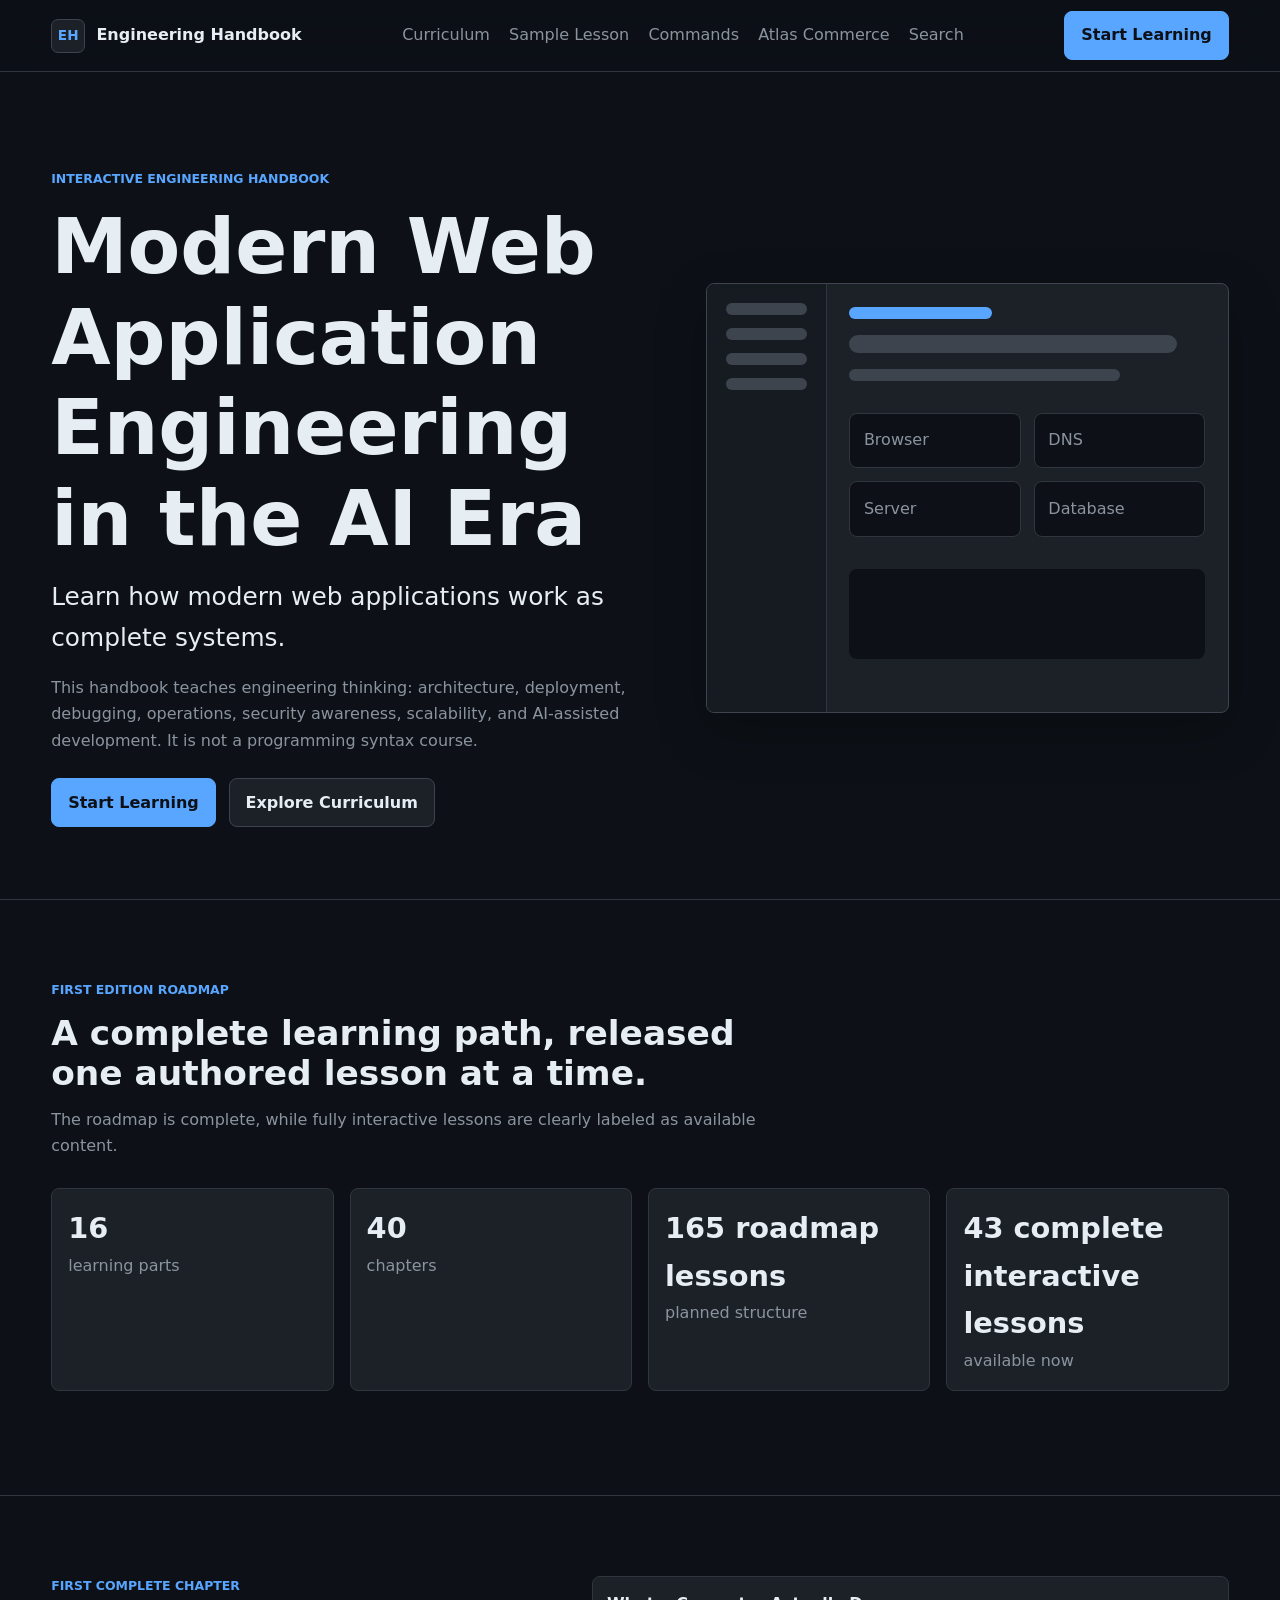
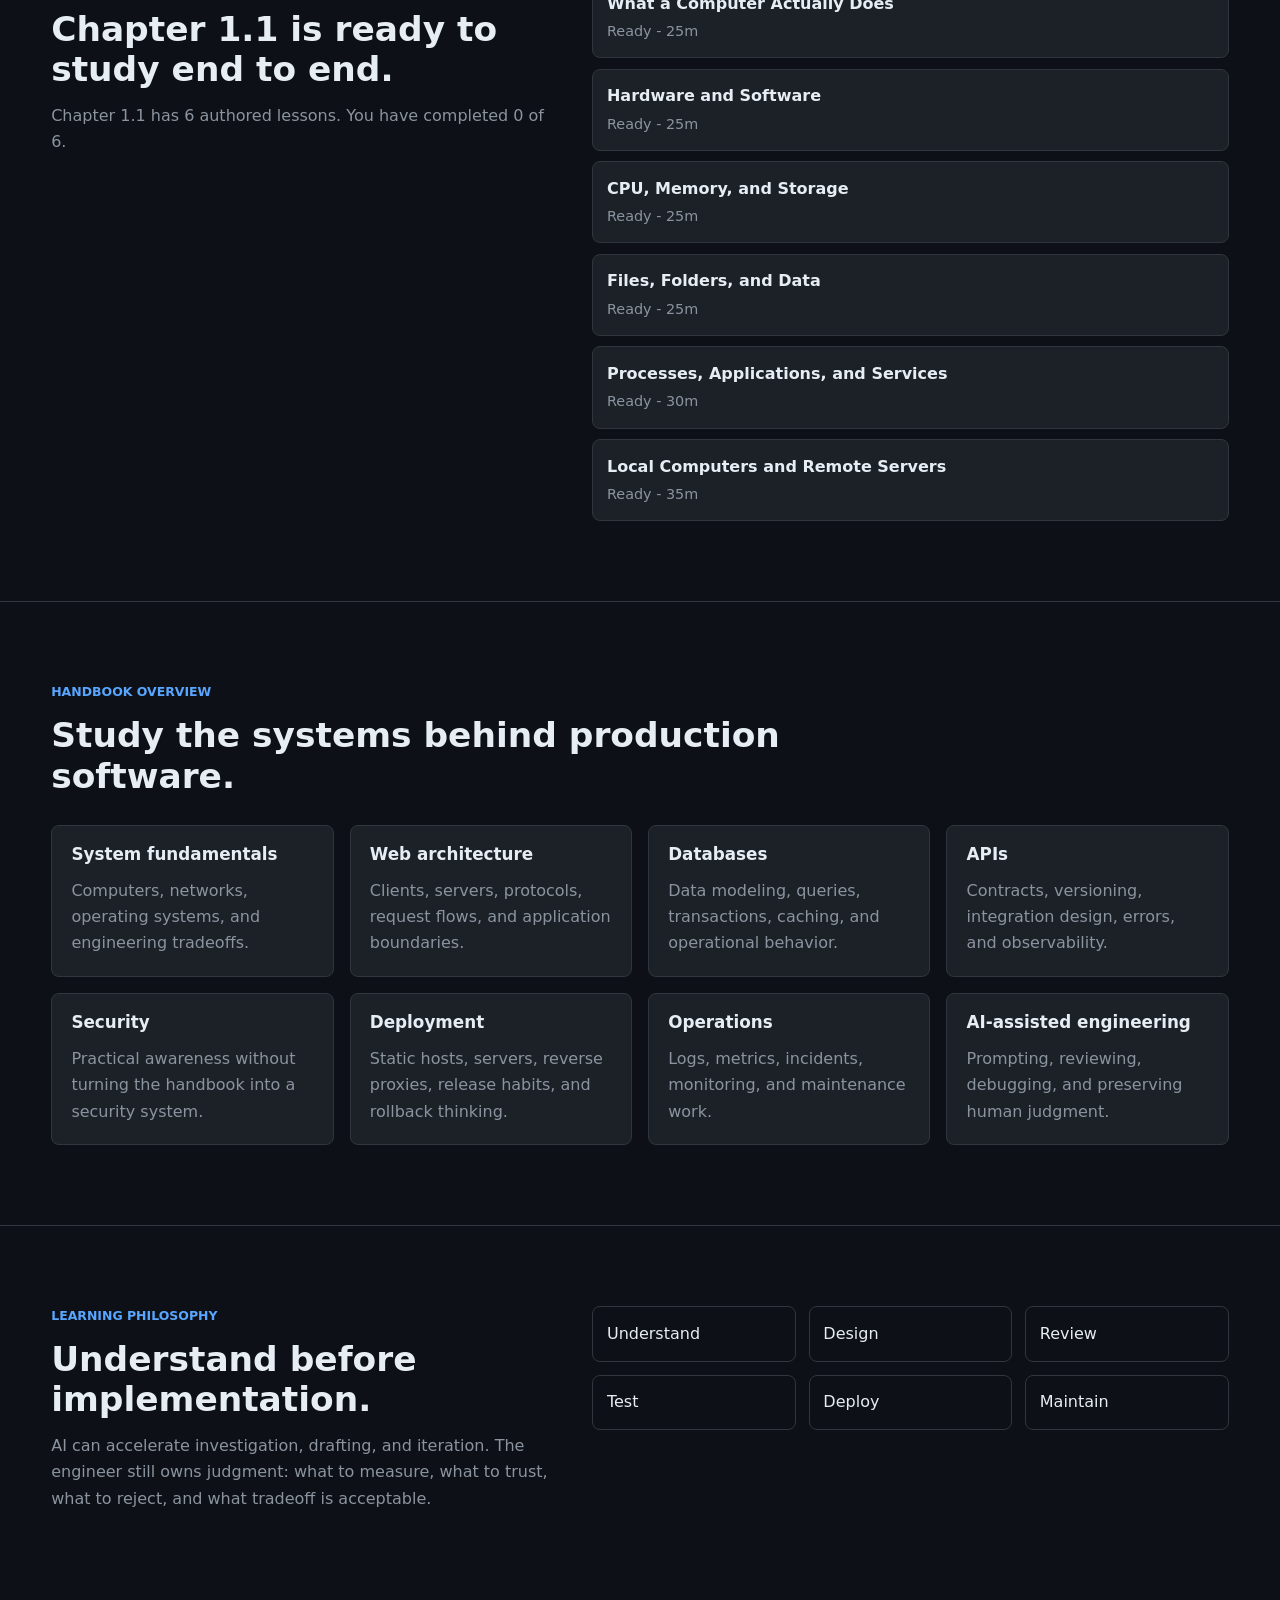
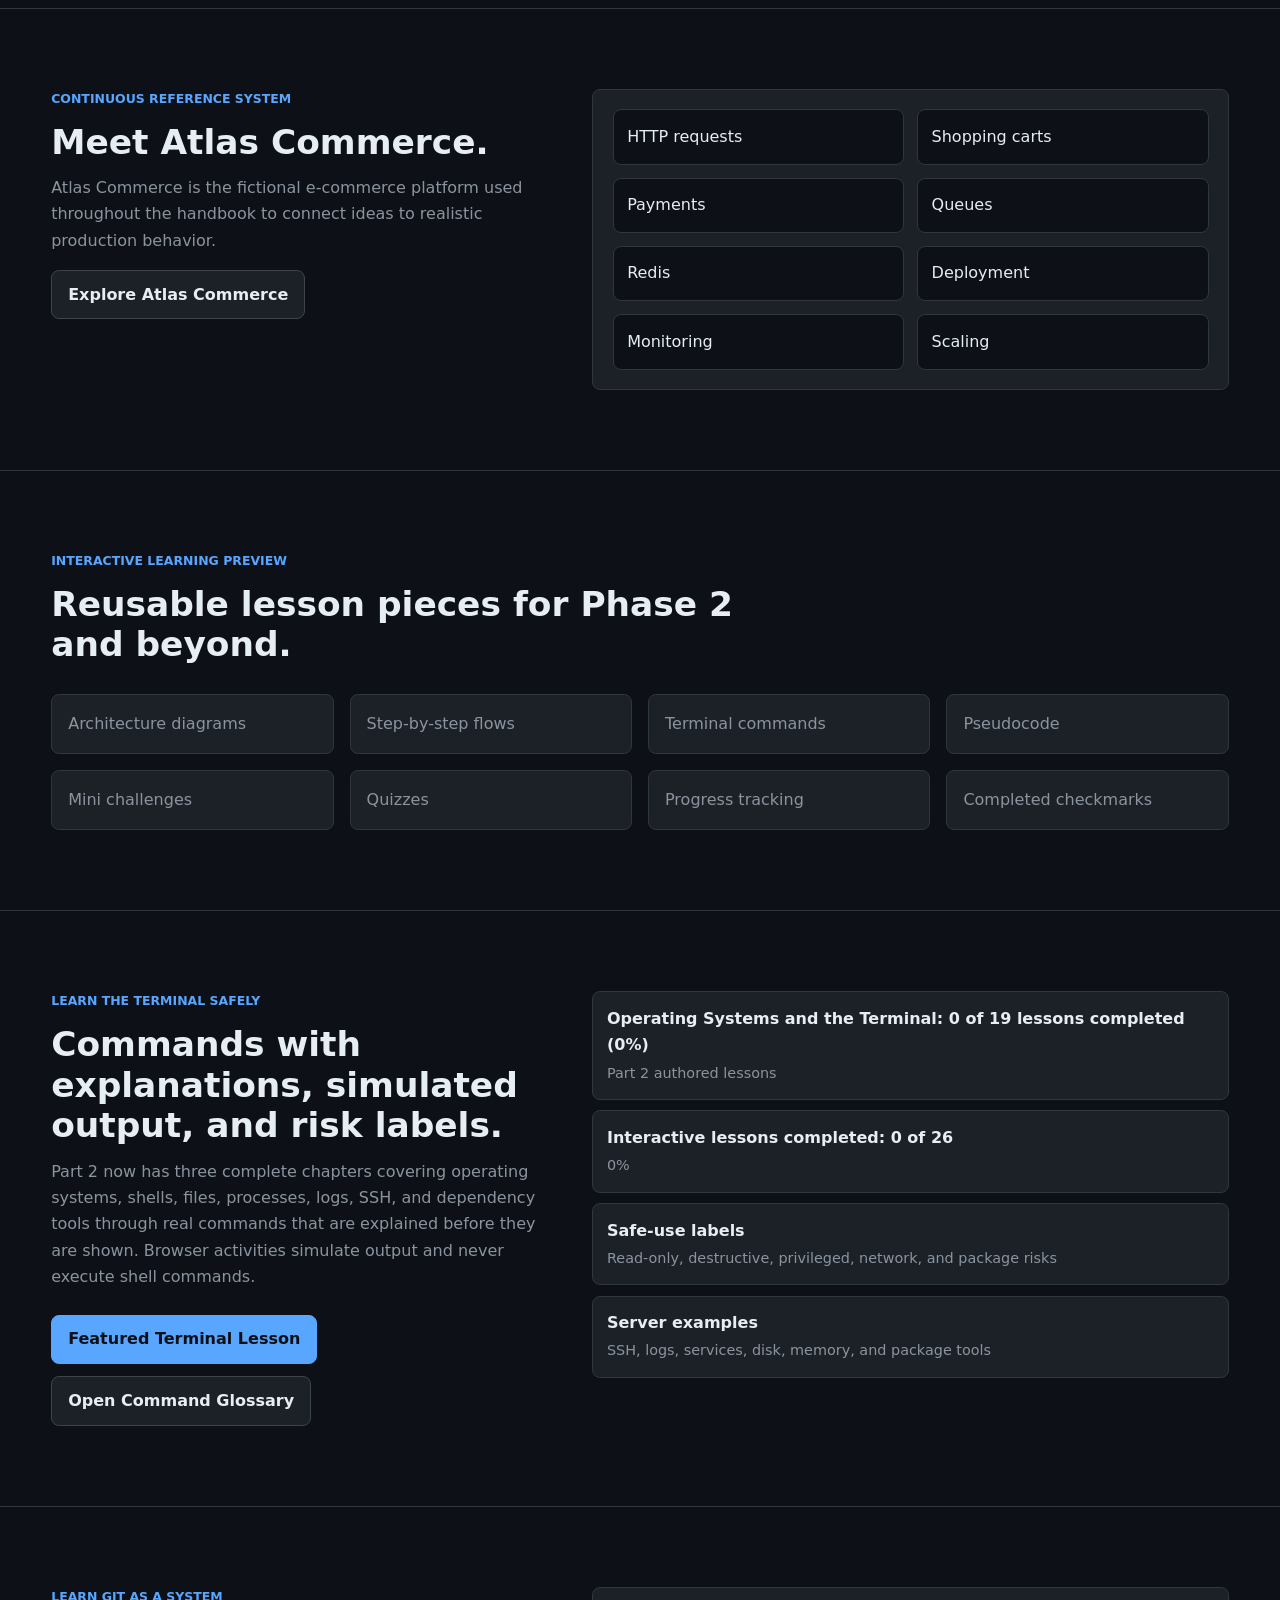
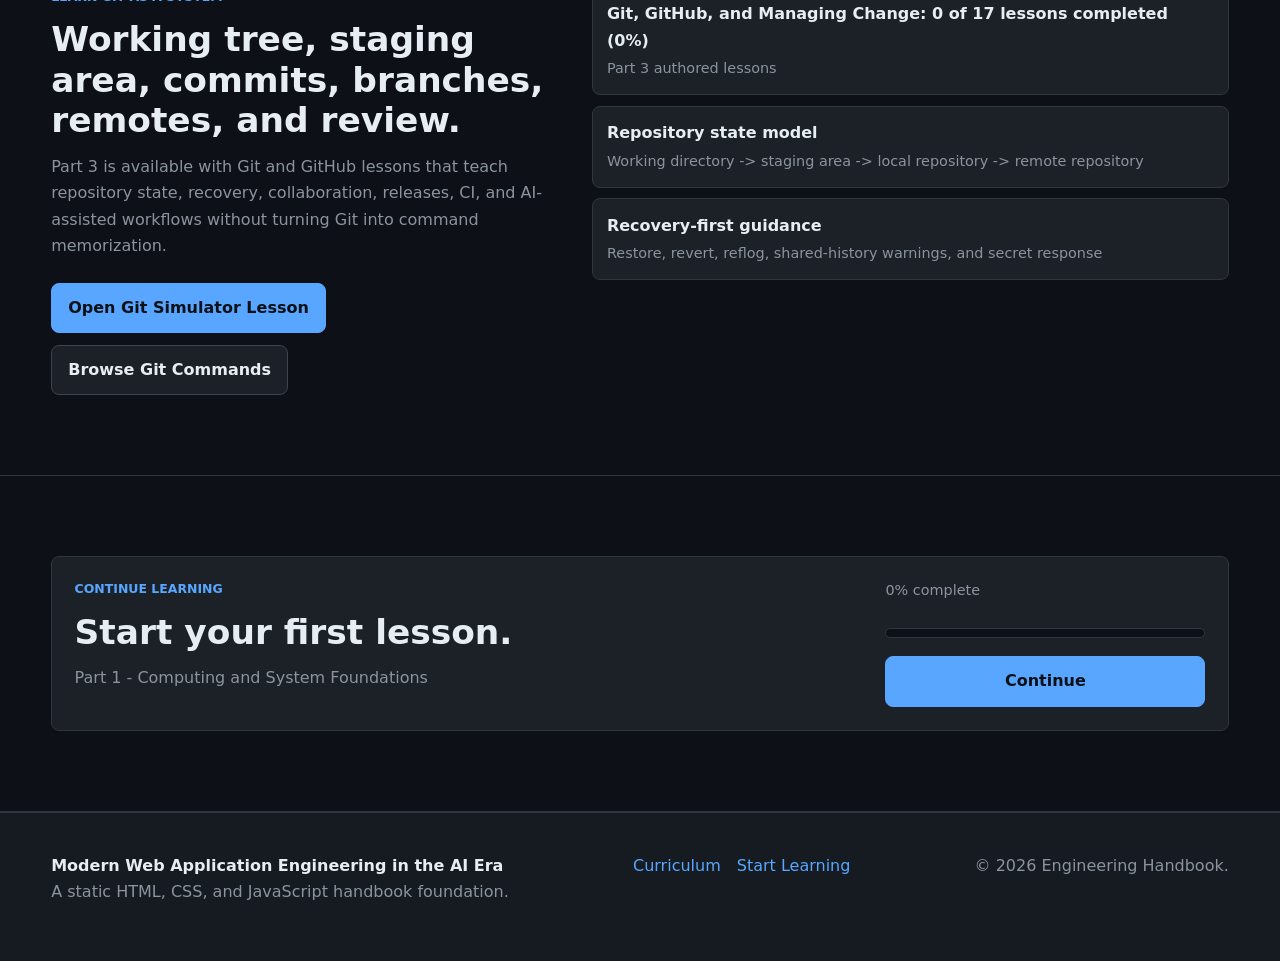
==== index.html @ 01fd46ba "Add interactive engineering handbook through phase 5" ====
<!doctype html>
<html lang="en">
  <head>
    <meta charset="utf-8">
    <meta name="viewport" content="width=device-width, initial-scale=1">
    <title>Modern Web Application Engineering in the AI Era</title>
    <meta name="description" content="A static interactive engineering handbook for modern web application systems thinking.">
    <link rel="stylesheet" href="css/variables.css">
    <link rel="stylesheet" href="css/base.css">
    <link rel="stylesheet" href="css/layout.css">
    <link rel="stylesheet" href="css/components.css">
    <link rel="stylesheet" href="css/interactions.css">
    <link rel="stylesheet" href="css/git-interactions.css">
    <link rel="stylesheet" href="css/responsive.css">
  </head>
  <body>
    <a class="skip-link" href="#main">Skip to content</a>
    <header class="site-header">
      <a class="brand" href="index.html" aria-label="Engineering Handbook home">
        <span class="brand-mark">EH</span>
        <span>Engineering Handbook</span>
      </a>
      <nav class="header-nav" aria-label="Primary navigation">
        <a href="handbook.html">Curriculum</a>
        <a href="lesson.html?lesson=how-an-http-request-works">Sample Lesson</a>
        <a href="commands.html">Commands</a>
        <a href="atlas-commerce.html">Atlas Commerce</a>
        <button class="link-button js-search-open" type="button">Search</button>
      </nav>
      <a class="button button-primary" href="lesson.html?lesson=how-an-http-request-works">Start Learning</a>
    </header>

    <main id="main">
      <section class="hero">
        <div class="hero-copy">
          <p class="eyebrow">INTERACTIVE ENGINEERING HANDBOOK</p>
          <h1>Modern Web Application Engineering in the AI Era</h1>
          <p class="lede">Learn how modern web applications work as complete systems.</p>
          <p>This handbook teaches engineering thinking: architecture, deployment, debugging, operations, security awareness, scalability, and AI-assisted development. It is not a programming syntax course.</p>
          <div class="hero-actions">
            <a class="button button-primary" href="lesson.html?lesson=how-an-http-request-works">Start Learning</a>
            <a class="button button-secondary" href="handbook.html">Explore Curriculum</a>
          </div>
        </div>
        <div class="handbook-preview" aria-label="Handbook interface preview">
          <div class="preview-sidebar">
            <span></span><span></span><span></span><span></span>
          </div>
          <div class="preview-reader">
            <div class="preview-bar"></div>
            <div class="preview-line wide"></div>
            <div class="preview-line"></div>
            <div class="preview-flow">
              <span>Browser</span>
              <span>DNS</span>
              <span>Server</span>
              <span>Database</span>
            </div>
            <div class="preview-code"></div>
          </div>
        </div>
      </section>

      <section class="section">
        <div class="section-heading">
          <p class="eyebrow">FIRST EDITION ROADMAP</p>
          <h2>A complete learning path, released one authored lesson at a time.</h2>
          <p>The roadmap is complete, while fully interactive lessons are clearly labeled as available content.</p>
        </div>
        <div class="stats-row">
          <div><strong data-part-count>16</strong><span>learning parts</span></div>
          <div><strong data-chapter-count>40</strong><span>chapters</span></div>
          <div><strong data-roadmap-count>144 roadmap lessons</strong><span>planned structure</span></div>
          <div><strong data-complete-count>7 complete interactive lessons</strong><span>available now</span></div>
        </div>
      </section>

      <section class="section split-section">
        <div>
          <p class="eyebrow">FIRST COMPLETE CHAPTER</p>
          <h2>Chapter 1.1 is ready to study end to end.</h2>
          <p data-first-chapter-status>The first foundation chapter has six authored lessons with reusable activities, labs, quizzes, and progress tracking.</p>
        </div>
        <div class="quick-list" data-first-chapter-list aria-label="First complete chapter lessons"></div>
      </section>

      <section class="section" data-bookmark-section hidden>
        <div class="section-heading">
          <p class="eyebrow">BOOKMARKS</p>
          <h2>Saved lessons.</h2>
        </div>
        <div class="bookmark-list" data-bookmark-list></div>
      </section>

      <section class="section">
        <div class="section-heading">
          <p class="eyebrow">HANDBOOK OVERVIEW</p>
          <h2>Study the systems behind production software.</h2>
        </div>
        <div class="topic-grid">
          <article class="card"><h3>System fundamentals</h3><p>Computers, networks, operating systems, and engineering tradeoffs.</p></article>
          <article class="card"><h3>Web architecture</h3><p>Clients, servers, protocols, request flows, and application boundaries.</p></article>
          <article class="card"><h3>Databases</h3><p>Data modeling, queries, transactions, caching, and operational behavior.</p></article>
          <article class="card"><h3>APIs</h3><p>Contracts, versioning, integration design, errors, and observability.</p></article>
          <article class="card"><h3>Security</h3><p>Practical awareness without turning the handbook into a security system.</p></article>
          <article class="card"><h3>Deployment</h3><p>Static hosts, servers, reverse proxies, release habits, and rollback thinking.</p></article>
          <article class="card"><h3>Operations</h3><p>Logs, metrics, incidents, monitoring, and maintenance work.</p></article>
          <article class="card"><h3>AI-assisted engineering</h3><p>Prompting, reviewing, debugging, and preserving human judgment.</p></article>
        </div>
      </section>

      <section class="section split-section">
        <div>
          <p class="eyebrow">LEARNING PHILOSOPHY</p>
          <h2>Understand before implementation.</h2>
          <p>AI can accelerate investigation, drafting, and iteration. The engineer still owns judgment: what to measure, what to trust, what to reject, and what tradeoff is acceptable.</p>
        </div>
        <ol class="workflow" aria-label="Engineering workflow">
          <li>Understand</li>
          <li>Design</li>
          <li>Review</li>
          <li>Test</li>
          <li>Deploy</li>
          <li>Maintain</li>
        </ol>
      </section>

      <section class="section split-section">
        <div>
          <p class="eyebrow">CONTINUOUS REFERENCE SYSTEM</p>
          <h2>Meet Atlas Commerce.</h2>
          <p>Atlas Commerce is the fictional e-commerce platform used throughout the handbook to connect ideas to realistic production behavior.</p>
          <a class="button button-secondary" href="atlas-commerce.html">Explore Atlas Commerce</a>
        </div>
        <div class="card atlas-list">
          <span>HTTP requests</span>
          <span>Shopping carts</span>
          <span>Payments</span>
          <span>Queues</span>
          <span>Redis</span>
          <span>Deployment</span>
          <span>Monitoring</span>
          <span>Scaling</span>
        </div>
      </section>

      <section class="section">
        <div class="section-heading">
          <p class="eyebrow">INTERACTIVE LEARNING PREVIEW</p>
          <h2>Reusable lesson pieces for Phase 2 and beyond.</h2>
        </div>
        <div class="feature-grid">
          <div class="feature-card">Architecture diagrams</div>
          <div class="feature-card">Step-by-step flows</div>
          <div class="feature-card">Terminal commands</div>
          <div class="feature-card">Pseudocode</div>
          <div class="feature-card">Mini challenges</div>
          <div class="feature-card">Quizzes</div>
          <div class="feature-card">Progress tracking</div>
          <div class="feature-card">Completed checkmarks</div>
        </div>
      </section>

      <section class="section split-section">
        <div>
          <p class="eyebrow">LEARN THE TERMINAL SAFELY</p>
          <h2>Commands with explanations, simulated output, and risk labels.</h2>
          <p>Part 2 now has three complete chapters covering operating systems, shells, files, processes, logs, SSH, and dependency tools through real commands that are explained before they are shown. Browser activities simulate output and never execute shell commands.</p>
          <div class="hero-actions">
            <a class="button button-primary" href="lesson.html?lesson=why-engineers-use-the-terminal">Featured Terminal Lesson</a>
            <a class="button button-secondary" href="commands.html">Open Command Glossary</a>
          </div>
        </div>
        <div class="quick-list">
          <div class="quick-list-item"><strong data-part2-progress>Operating Systems and the Terminal</strong><span>Part 2 authored lessons</span></div>
          <div class="quick-list-item"><strong data-overall-progress-text>Interactive lessons completed: 0 of 26</strong><span data-overall-percent>0%</span></div>
          <div class="quick-list-item"><strong>Safe-use labels</strong><span>Read-only, destructive, privileged, network, and package risks</span></div>
          <div class="quick-list-item"><strong>Server examples</strong><span>SSH, logs, services, disk, memory, and package tools</span></div>
        </div>
      </section>

      <section class="section split-section">
        <div>
          <p class="eyebrow">LEARN GIT AS A SYSTEM</p>
          <h2>Working tree, staging area, commits, branches, remotes, and review.</h2>
          <p>Part 3 is available with Git and GitHub lessons that teach repository state, recovery, collaboration, releases, CI, and AI-assisted workflows without turning Git into command memorization.</p>
          <div class="hero-actions">
            <a class="button button-primary" href="lesson.html?lesson=repositories-and-working-trees">Open Git Simulator Lesson</a>
            <a class="button button-secondary" href="commands.html">Browse Git Commands</a>
          </div>
        </div>
        <div class="quick-list">
          <div class="quick-list-item"><strong data-part3-progress>Git, GitHub, and Managing Change</strong><span>Part 3 authored lessons</span></div>
          <div class="quick-list-item"><strong>Repository state model</strong><span>Working directory -> staging area -> local repository -> remote repository</span></div>
          <div class="quick-list-item"><strong>Recovery-first guidance</strong><span>Restore, revert, reflog, shared-history warnings, and secret response</span></div>
        </div>
      </section>

      <section class="section">
        <div class="continue-card" data-continue-card>
          <div>
            <p class="eyebrow">CONTINUE LEARNING</p>
            <h2 data-continue-title>Start your first lesson.</h2>
            <p data-continue-meta>Part 2 - Internet and the Web</p>
          </div>
          <div class="continue-progress">
            <div class="progress-label"><span data-continue-progress-text>0% complete</span></div>
            <div class="progress" role="progressbar" aria-label="Continue learning progress" aria-valuemin="0" aria-valuemax="100" aria-valuenow="0">
              <span data-continue-progress-bar></span>
            </div>
            <button class="button button-primary js-continue" type="button">Continue</button>
          </div>
        </div>
      </section>
    </main>

    <footer class="site-footer">
      <div>
        <strong>Modern Web Application Engineering in the AI Era</strong>
        <p>A static HTML, CSS, and JavaScript handbook foundation.</p>
      </div>
      <nav aria-label="Footer navigation">
        <a href="handbook.html">Curriculum</a>
        <a href="lesson.html?lesson=how-an-http-request-works">Start Learning</a>
      </nav>
      <p>&copy; 2026 Engineering Handbook.</p>
    </footer>

    <div class="modal-backdrop" data-search-modal hidden>
      <section class="search-modal" role="dialog" aria-modal="true" aria-labelledby="search-title">
        <div class="modal-header">
          <h2 id="search-title">Search handbook</h2>
          <button class="icon-button js-search-close" type="button" aria-label="Close search">x</button>
        </div>
        <label class="field-label" for="site-search">Search curriculum lessons</label>
        <input id="site-search" class="search-input" type="search" placeholder="Try HTTP, DNS, or AI">
        <div class="search-results" data-search-results></div>
      </section>
    </div>

    <script src="data/curriculum.js" defer></script>
    <script src="data/sample-lessons.js" defer></script>
    <script src="data/lessons/what-a-computer-actually-does.js" defer></script>
    <script src="data/lessons/hardware-and-software.js" defer></script>
    <script src="data/lessons/cpu-memory-and-storage.js" defer></script>
    <script src="data/lessons/files-folders-and-data.js" defer></script>
    <script src="data/lessons/processes-applications-and-services.js" defer></script>
    <script src="data/lessons/local-computers-and-remote-servers.js" defer></script>
    <script src="data/lessons/how-an-http-request-works.js" defer></script>
    <script src="data/lessons/phase4-terminal-lessons.js" defer></script>
    <script src="data/lessons/phase5-git-lessons.js" defer></script>
    <script src="data/command-glossary.js" defer></script>
    <script src="data/git-command-glossary.js" defer></script>
    <script src="js/curriculum-data.js" defer></script>
    <script src="js/curriculum-validator.js" defer></script>
    <script src="js/storage.js" defer></script>
    <script src="js/navigation.js" defer></script>
    <script src="js/bookmark-manager.js" defer></script>
    <script src="js/app.js" defer></script>
  </body>
</html>
---- css/variables.css ----
:root {
  --background: #0d1117;
  --sidebar: #161b22;
  --surface: #1c2128;
  --surface-hover: #22272e;
  --border: #30363d;
  --border-light: #3d444d;
  --text-primary: #e6edf3;
  --text-secondary: #8b949e;
  --text-muted: #6e7681;
  --accent: #58a6ff;
  --accent-hover: #79c0ff;
  --accent-soft: rgba(88, 166, 255, 0.12);
  --success: #3fb950;
  --success-soft: rgba(63, 185, 80, 0.12);
  --warning: #d29922;
  --warning-soft: rgba(210, 153, 34, 0.12);
  --error: #f85149;
  --error-soft: rgba(248, 81, 73, 0.12);
  --font-sans: Inter, ui-sans-serif, system-ui, -apple-system, BlinkMacSystemFont, "Segoe UI", sans-serif;
  --font-mono: "JetBrains Mono", "SFMono-Regular", Consolas, "Liberation Mono", monospace;
  --radius: 8px;
  --shadow: 0 18px 50px rgba(0, 0, 0, 0.28);
}
---- css/base.css ----
* { box-sizing: border-box; }
html {
  scroll-behavior: smooth;
  overflow-x: hidden;
}
body {
  margin: 0;
  overflow-x: hidden;
  background: var(--background);
  color: var(--text-primary);
  font-family: var(--font-sans);
  line-height: 1.65;
}
body.drawer-open { overflow: hidden; }
[hidden] { display: none !important; }
a { color: var(--accent); text-decoration: none; }
a:hover { color: var(--accent-hover); }
button, input { font: inherit; }
button { cursor: pointer; }
:focus-visible {
  outline: 3px solid var(--accent);
  outline-offset: 3px;
}
h1, h2, h3 { line-height: 1.18; margin: 0 0 0.8rem; }
h1 { font-size: clamp(2.2rem, 6vw, 4.9rem); max-width: 980px; }
h2 { font-size: clamp(1.45rem, 3vw, 2.15rem); }
h3 { font-size: 1.05rem; }
p { margin: 0 0 1rem; color: var(--text-secondary); }
ul, ol { color: var(--text-secondary); }
code, pre { font-family: var(--font-mono); }
.skip-link {
  position: absolute;
  left: 1rem;
  top: -100px;
  z-index: 100;
  background: var(--accent);
  color: var(--background);
  padding: 0.6rem 0.8rem;
  border-radius: var(--radius);
}
.skip-link:focus { top: 1rem; }
.sr-only {
  position: absolute;
  width: 1px;
  height: 1px;
  padding: 0;
  overflow: hidden;
  clip: rect(0, 0, 0, 0);
  white-space: nowrap;
  border: 0;
}
@media (prefers-reduced-motion: reduce) {
  *, *::before, *::after {
    animation-duration: 0.01ms !important;
    animation-iteration-count: 1 !important;
    scroll-behavior: auto !important;
    transition-duration: 0.01ms !important;
  }
}
---- css/layout.css ----
.site-header {
  position: sticky;
  top: 0;
  z-index: 20;
  display: flex;
  align-items: center;
  justify-content: space-between;
  gap: 1rem;
  min-height: 72px;
  padding: 0 4vw;
  border-bottom: 1px solid var(--border);
  background: rgba(13, 17, 23, 0.92);
  backdrop-filter: blur(16px);
}
.brand {
  display: inline-flex;
  align-items: center;
  gap: 0.7rem;
  color: var(--text-primary);
  font-weight: 700;
}
.brand-mark {
  display: inline-grid;
  place-items: center;
  width: 34px;
  height: 34px;
  border: 1px solid var(--border-light);
  border-radius: 7px;
  background: var(--surface);
  color: var(--accent);
  font-size: 0.85rem;
}
.header-nav { display: flex; align-items: center; gap: 1.2rem; }
.header-nav a, .link-button {
  color: var(--text-secondary);
  background: transparent;
  border: 0;
  padding: 0;
}
.header-nav [aria-current="page"], .header-nav a:hover, .link-button:hover { color: var(--text-primary); }
.hero {
  display: grid;
  grid-template-columns: minmax(0, 1.05fr) minmax(320px, 0.95fr);
  gap: clamp(2rem, 6vw, 5rem);
  align-items: center;
  min-height: calc(100vh - 72px);
  padding: 7vw 4vw 5vw;
  border-bottom: 1px solid var(--border);
}
.hero-copy { max-width: 900px; }
.lede { font-size: clamp(1.2rem, 2vw, 1.55rem); color: var(--text-primary); }
.hero-actions { display: flex; flex-wrap: wrap; gap: 0.8rem; margin-top: 1.5rem; }
.section {
  padding: 5rem 4vw;
  border-bottom: 1px solid var(--border);
}
.section-heading { max-width: 760px; margin-bottom: 1.8rem; }
.split-section {
  display: grid;
  grid-template-columns: minmax(0, 0.8fr) minmax(280px, 1fr);
  gap: 2rem;
  align-items: start;
}
.topic-grid, .feature-grid {
  display: grid;
  grid-template-columns: repeat(4, minmax(0, 1fr));
  gap: 1rem;
}
.site-footer {
  display: flex;
  justify-content: space-between;
  gap: 1.5rem;
  padding: 2.5rem 4vw;
  background: var(--sidebar);
  border-top: 1px solid var(--border);
}
.site-footer nav { display: flex; gap: 1rem; }
.curriculum-page {
  max-width: 1180px;
  margin: 0 auto;
  padding: 4rem 4vw;
}
.page-intro {
  margin-bottom: 2rem;
  padding-bottom: 2rem;
  border-bottom: 1px solid var(--border);
}
.stats-row {
  display: grid;
  grid-template-columns: repeat(4, minmax(0, 1fr));
  gap: 1rem;
  margin: 1.5rem 0;
}
.stats-row div {
  padding: 1rem;
  background: var(--surface);
  border: 1px solid var(--border);
  border-radius: var(--radius);
}
.stats-row strong { display: block; font-size: 1.8rem; }
.stats-row span { color: var(--text-secondary); }
.curriculum-shell { display: grid; gap: 1rem; }
---- css/components.css ----
.button {
  display: inline-flex;
  align-items: center;
  justify-content: center;
  min-height: 42px;
  padding: 0.65rem 1rem;
  border: 1px solid var(--border-light);
  border-radius: var(--radius);
  font-weight: 700;
  text-align: center;
}
.button-primary { background: var(--accent); color: var(--background); border-color: var(--accent); }
.button-primary:hover { background: var(--accent-hover); color: var(--background); }
.button-secondary { background: var(--surface); color: var(--text-primary); }
.button-subtle { background: transparent; color: var(--text-secondary); }
.full-width { width: 100%; }
.icon-button {
  display: inline-grid;
  place-items: center;
  width: 42px;
  height: 42px;
  border: 1px solid var(--border-light);
  border-radius: var(--radius);
  background: var(--surface);
  color: var(--text-primary);
}
.eyebrow {
  margin-bottom: 0.75rem;
  color: var(--accent);
  font-size: 0.78rem;
  font-weight: 800;
  letter-spacing: 0;
}
.card, .feature-card, .continue-card, .part-panel {
  background: var(--surface);
  border: 1px solid var(--border);
  border-radius: var(--radius);
}
.card { padding: 1.2rem; }
.card p { margin-bottom: 0; }
.feature-card { padding: 1rem; color: var(--text-secondary); }
.handbook-preview {
  display: grid;
  grid-template-columns: 120px 1fr;
  min-height: 430px;
  border: 1px solid var(--border-light);
  border-radius: var(--radius);
  overflow: hidden;
  background: var(--surface);
  box-shadow: var(--shadow);
}
.preview-sidebar {
  display: grid;
  align-content: start;
  gap: 0.8rem;
  padding: 1.2rem;
  background: var(--sidebar);
  border-right: 1px solid var(--border);
}
.preview-sidebar span, .preview-line, .preview-bar, .preview-code {
  display: block;
  height: 12px;
  border-radius: 999px;
  background: var(--border-light);
}
.preview-reader { padding: 1.4rem; }
.preview-bar { width: 40%; background: var(--accent); }
.preview-line { width: 76%; margin-top: 1rem; }
.preview-line.wide { width: 92%; height: 18px; }
.preview-flow {
  display: grid;
  grid-template-columns: repeat(2, minmax(0, 1fr));
  gap: 0.8rem;
  margin: 2rem 0;
}
.preview-flow span {
  padding: 0.85rem;
  border: 1px solid var(--border);
  border-radius: var(--radius);
  color: var(--text-secondary);
  background: var(--background);
}
.preview-code { height: 90px; border-radius: var(--radius); background: var(--background); }
.workflow {
  display: grid;
  grid-template-columns: repeat(3, minmax(0, 1fr));
  gap: 0.8rem;
  list-style: none;
  padding: 0;
  margin: 0;
}
.workflow li, .atlas-list span {
  padding: 0.85rem;
  border: 1px solid var(--border);
  border-radius: var(--radius);
  background: var(--background);
  color: var(--text-primary);
}
.atlas-list {
  display: grid;
  grid-template-columns: repeat(2, minmax(0, 1fr));
  gap: 0.8rem;
}
.continue-card {
  display: grid;
  grid-template-columns: minmax(0, 1fr) 320px;
  gap: 2rem;
  padding: 1.4rem;
}
.progress {
  height: 10px;
  overflow: hidden;
  border-radius: 999px;
  background: var(--background);
  border: 1px solid var(--border);
}
.progress span {
  display: block;
  width: 0;
  height: 100%;
  background: var(--accent);
  transition: width 180ms ease;
}
.progress-label {
  display: flex;
  justify-content: space-between;
  gap: 1rem;
  margin-bottom: 0.55rem;
  color: var(--text-secondary);
  font-size: 0.9rem;
}
.continue-progress { display: grid; gap: 0.9rem; }
.part-panel { overflow: hidden; }
.part-header {
  width: 100%;
  display: flex;
  justify-content: space-between;
  gap: 1rem;
  padding: 1rem;
  border: 0;
  border-bottom: 1px solid var(--border);
  background: var(--surface);
  color: var(--text-primary);
  text-align: left;
}
.lesson-list { display: grid; gap: 0; }
.lesson-row {
  display: grid;
  grid-template-columns: 1fr auto;
  gap: 1rem;
  align-items: center;
  padding: 1rem;
  border-bottom: 1px solid var(--border);
}
.lesson-row:last-child { border-bottom: 0; }
.chapter-list, .chapter-panel { display: grid; gap: 0; }
.chapter-header {
  width: 100%;
  padding: 0.85rem 1rem;
  border: 0;
  border-bottom: 1px solid var(--border);
  background: var(--background);
  color: var(--text-primary);
  text-align: left;
  font-weight: 700;
}
.lesson-row-main { min-width: 0; }
.lesson-row-summary { margin: 0.35rem 0 0.65rem; }
.lesson-title-line { display: flex; gap: 0.55rem; align-items: center; color: var(--text-primary); }
.state-dot { color: var(--text-muted); }
.state-dot.complete { color: var(--success); }
.state-dot.current { color: var(--accent); }
.state-dot.planned { color: var(--warning); }
.state-dot.in-progress { color: var(--accent); }
.state-dot.completed { color: var(--success); }
.lesson-meta-list {
  display: flex;
  flex-wrap: wrap;
  gap: 0.45rem;
  align-items: center;
}
.topic-chip {
  display: inline-flex;
  align-items: center;
  min-height: 26px;
  padding: 0.18rem 0.5rem;
  border: 1px solid var(--border);
  border-radius: 999px;
  color: var(--text-secondary);
  background: var(--background);
  font-size: 0.78rem;
}
.roadmap-note {
  margin-top: 1rem;
  padding: 1rem;
  border: 1px solid var(--border);
  border-radius: var(--radius);
  background: var(--surface);
  color: var(--text-secondary);
}
.curriculum-controls {
  display: grid;
  grid-template-columns: minmax(0, 1fr) minmax(320px, 0.9fr);
  gap: 1rem;
  margin-bottom: 1.5rem;
  padding: 1rem;
  border: 1px solid var(--border);
  border-radius: var(--radius);
  background: var(--surface);
}
.search-row {
  display: grid;
  grid-template-columns: minmax(0, 1fr) auto;
  gap: 0.65rem;
}
.filter-grid {
  display: flex;
  flex-wrap: wrap;
  gap: 0.5rem;
  margin: 0;
  padding: 0;
  border: 0;
}
.filter-grid legend {
  width: 100%;
  color: var(--text-primary);
  font-weight: 700;
}
.filter-grid label {
  display: inline-flex;
  align-items: center;
  gap: 0.35rem;
  min-height: 34px;
  padding: 0.2rem 0.55rem;
  border: 1px solid var(--border);
  border-radius: 999px;
  color: var(--text-secondary);
  background: var(--background);
}
.result-count { margin: 0.65rem 0 0; }
.empty-state {
  padding: 1rem;
  border: 1px solid var(--border);
  border-radius: var(--radius);
  background: var(--surface);
  color: var(--text-secondary);
}
.atlas-architecture {
  display: grid;
  justify-items: center;
  gap: 0.65rem;
  padding: 1rem;
  border: 1px solid var(--border);
  border-radius: var(--radius);
  background: var(--surface);
}
.diagram-row {
  width: min(760px, 100%);
  display: grid;
  grid-template-columns: repeat(3, minmax(0, 1fr));
  gap: 0.65rem;
}
.wide-node { width: min(520px, 100%); }
.validation-summary, .validation-section {
  margin-bottom: 1rem;
  padding: 1rem;
  border: 1px solid var(--border);
  border-radius: var(--radius);
  background: var(--surface);
}
.badge {
  display: inline-flex;
  align-items: center;
  min-height: 28px;
  padding: 0.2rem 0.55rem;
  border: 1px solid var(--border-light);
  border-radius: 999px;
  color: var(--text-secondary);
  background: var(--surface);
  font-size: 0.84rem;
}
.modal-backdrop {
  position: fixed;
  inset: 0;
  z-index: 50;
  display: grid;
  place-items: start center;
  padding: 10vh 1rem 1rem;
  background: rgba(0, 0, 0, 0.58);
}
.search-modal {
  width: min(620px, 100%);
  padding: 1rem;
  border: 1px solid var(--border-light);
  border-radius: var(--radius);
  background: var(--surface);
  box-shadow: var(--shadow);
}
.modal-header { display: flex; align-items: center; justify-content: space-between; gap: 1rem; }
.field-label { display: block; margin: 1rem 0 0.4rem; color: var(--text-secondary); }
.search-input {
  width: 100%;
  padding: 0.8rem 0.9rem;
  border: 1px solid var(--border-light);
  border-radius: var(--radius);
  background: var(--background);
  color: var(--text-primary);
}
.search-results { display: grid; gap: 0.6rem; margin-top: 1rem; }
.search-result {
  display: block;
  padding: 0.75rem;
  border: 1px solid var(--border);
  border-radius: var(--radius);
  background: var(--background);
}
---- css/interactions.css ----
.quick-list, .bookmark-list {
  display: grid;
  gap: 0.65rem;
}

.quick-list-item {
  display: grid;
  gap: 0.18rem;
  min-width: 0;
  padding: 0.85rem;
  border: 1px solid var(--border);
  border-radius: var(--radius);
  background: var(--surface);
  color: var(--text-primary);
}

.quick-list-item span {
  color: var(--text-secondary);
  font-size: 0.9rem;
}

.interactive-card, .accordion-card, .comparison-explorer, .decision-scenario,
.terminal-block, .pseudocode-walkthrough, .observation-lab {
  display: grid;
  gap: 0.85rem;
}

.accordion-trigger {
  width: 100%;
  padding: 0.75rem;
  border: 0;
  background: transparent;
  color: var(--text-primary);
  font-weight: 700;
  text-align: left;
}

.accordion-panel {
  padding: 0 0.75rem 0.75rem;
  color: var(--text-secondary);
}

.step-count, .copy-status, .warning-note {
  color: var(--text-secondary);
  font-size: 0.92rem;
}

.step-controls {
  display: flex;
  flex-wrap: wrap;
  gap: 0.65rem;
}

.table-scroll {
  max-width: 100%;
  overflow-x: auto;
}

.comparison-table {
  width: 100%;
  min-width: 560px;
  border-collapse: collapse;
}

.comparison-table th, .comparison-table td {
  padding: 0.75rem;
  border: 1px solid var(--border);
  text-align: left;
  vertical-align: top;
}

.comparison-table th {
  color: var(--text-primary);
  background: var(--background);
}

.terminal-block .code-block, .pseudocode-walkthrough .code-block {
  margin: 0;
}

.lab-check {
  display: inline-flex;
  align-items: center;
  gap: 0.45rem;
  color: var(--text-primary);
  font-weight: 700;
}

.reusable-diagram.hub .diagram-arrow {
  font-size: 0.78rem;
}

.button:disabled {
  opacity: 0.55;
  cursor: not-allowed;
}

.platform-list, .risk-labels {
  display: flex;
  flex-wrap: wrap;
  gap: 0.45rem;
}

.risk-label {
  display: inline-flex;
  align-items: center;
  min-height: 28px;
  padding: 0.18rem 0.55rem;
  border: 1px solid var(--warning);
  border-radius: 999px;
  color: var(--text-primary);
  background: var(--warning-soft);
  font-size: 0.8rem;
  font-weight: 700;
}

.command-anatomy {
  display: grid;
  gap: 0.45rem;
}

.anatomy-token, .table-sort {
  border: 1px solid var(--border);
  border-radius: var(--radius);
  background: var(--background);
  color: var(--text-primary);
  text-align: left;
}

.anatomy-token {
  padding: 0.65rem;
}

.table-sort {
  width: 100%;
  padding: 0.2rem 0;
  border: 0;
  background: transparent;
  font-weight: 800;
}

.match-explorer {
  display: grid;
  gap: 0.75rem;
}

.match-row {
  display: grid;
  grid-template-columns: minmax(0, 1fr) minmax(180px, 0.55fr);
  gap: 0.65rem;
  align-items: center;
  padding: 0.75rem;
  border: 1px solid var(--border);
  border-radius: var(--radius);
  background: var(--background);
}

.match-row select {
  width: 100%;
  padding: 0.55rem;
  border: 1px solid var(--border-light);
  border-radius: var(--radius);
  background: var(--surface);
  color: var(--text-primary);
}

.simulated-output {
  max-width: 100%;
  overflow-x: auto;
  white-space: pre;
  padding: 1rem;
  border: 1px solid var(--border);
  border-radius: var(--radius);
  background: #080b0f;
  color: var(--text-primary);
  line-height: 1.55;
}

.terminal-state {
  margin: 0;
  color: var(--accent);
  font-weight: 800;
}

.comparison-table tr.selected td {
  background: var(--accent-soft);
}

.command-glossary {
  display: grid;
  grid-template-columns: repeat(2, minmax(0, 1fr));
  gap: 1rem;
}

.command-card {
  display: grid;
  gap: 0.75rem;
  min-width: 0;
  padding: 1rem;
  border: 1px solid var(--border);
  border-radius: var(--radius);
  background: var(--surface);
}

.command-card-header {
  display: flex;
  justify-content: space-between;
  gap: 1rem;
  align-items: center;
}

.command-card code {
  color: var(--accent-hover);
  font-size: 1rem;
  font-weight: 800;
}

@media (max-width: 700px) {
  .match-row, .command-glossary {
    grid-template-columns: 1fr;
  }

  .command-card-header {
    align-items: stretch;
    flex-direction: column;
  }
}
---- css/git-interactions.css ----
.branch-graph .comparison-table,
.commit-timeline .comparison-table,
.merge-simulator .comparison-table,
.conflict-resolver .comparison-table,
.remote-sync-explorer .comparison-table,
.pull-request-workflow .comparison-table,
.code-review-scenario .comparison-table,
.release-timeline .comparison-table,
.secret-exposure-incident .comparison-table,
.ci-workflow-visualizer .comparison-table,
.ai-diff-review .comparison-table {
  min-width: 640px;
}

.git-practice-simulator .step-controls {
  display: grid;
  grid-template-columns: repeat(3, minmax(0, 1fr));
}

.git-practice-simulator .button {
  width: 100%;
}

.conflict-resolver .comparison-table td:first-child,
.ai-diff-review .comparison-table td:first-child {
  font-family: var(--font-mono);
}

@media (max-width: 700px) {
  .git-practice-simulator .step-controls {
    grid-template-columns: 1fr;
  }
}
---- css/responsive.css ----
@media (max-width: 1100px) {
  .topic-grid, .feature-grid { grid-template-columns: repeat(2, minmax(0, 1fr)); }
  .lesson-layout { grid-template-columns: 280px minmax(0, 1fr); }
  .lesson-toc { display: none; }
}
@media (max-width: 860px) {
  .site-header { flex-wrap: wrap; padding: 0.8rem 4vw; }
  .header-nav { order: 3; width: 100%; justify-content: space-between; }
  .hero, .split-section, .continue-card, .lesson-hero { grid-template-columns: 1fr; }
  .hero { min-height: auto; padding-top: 4rem; }
  .handbook-preview { min-height: 330px; }
  .stats-row, .curriculum-controls { grid-template-columns: 1fr; }
  .lesson-row { grid-template-columns: 1fr; }
  .mobile-lesson-header {
    position: sticky;
    top: 0;
    z-index: 35;
    display: flex;
    align-items: center;
    justify-content: space-between;
    gap: 0.8rem;
    padding: 0.65rem 1rem;
    border-bottom: 1px solid var(--border);
    background: var(--background);
  }
  .lesson-layout { display: block; }
  .lesson-sidebar {
    position: fixed;
    inset: 0 auto 0 0;
    z-index: 45;
    width: min(330px, 86vw);
    transform: translateX(-105%);
    transition: transform 180ms ease;
    box-shadow: var(--shadow);
  }
  .lesson-sidebar.open { transform: translateX(0); }
  .js-drawer-close { display: inline-grid; }
  .drawer-backdrop {
    position: fixed;
    inset: 0;
    z-index: 40;
    background: rgba(0, 0, 0, 0.58);
  }
  .lesson-main { padding: 1.2rem 1rem 3rem; }
  .lesson-content { max-width: none; font-size: 16px; }
}
@media (max-width: 560px) {
  h1 { font-size: 2.15rem; }
  .site-header > .button { width: 100%; }
  .hero-actions, .prev-next { flex-direction: column; }
  .button { width: 100%; }
  .topic-grid, .feature-grid, .workflow, .atlas-list, .definition-grid, .prompt-grid, .step-flow, .related-grid {
    grid-template-columns: 1fr;
  }
  .diagram-row, .search-row { grid-template-columns: 1fr; }
  .lesson-meta-list .topic-chip:nth-of-type(n+4),
  .lesson-row-summary { display: none; }
  .handbook-preview { grid-template-columns: 84px 1fr; }
  .preview-flow { grid-template-columns: 1fr; }
  .section { padding: 3rem 1rem; }
  .site-footer { flex-direction: column; }
  .modal-backdrop { padding-top: 1rem; }
}
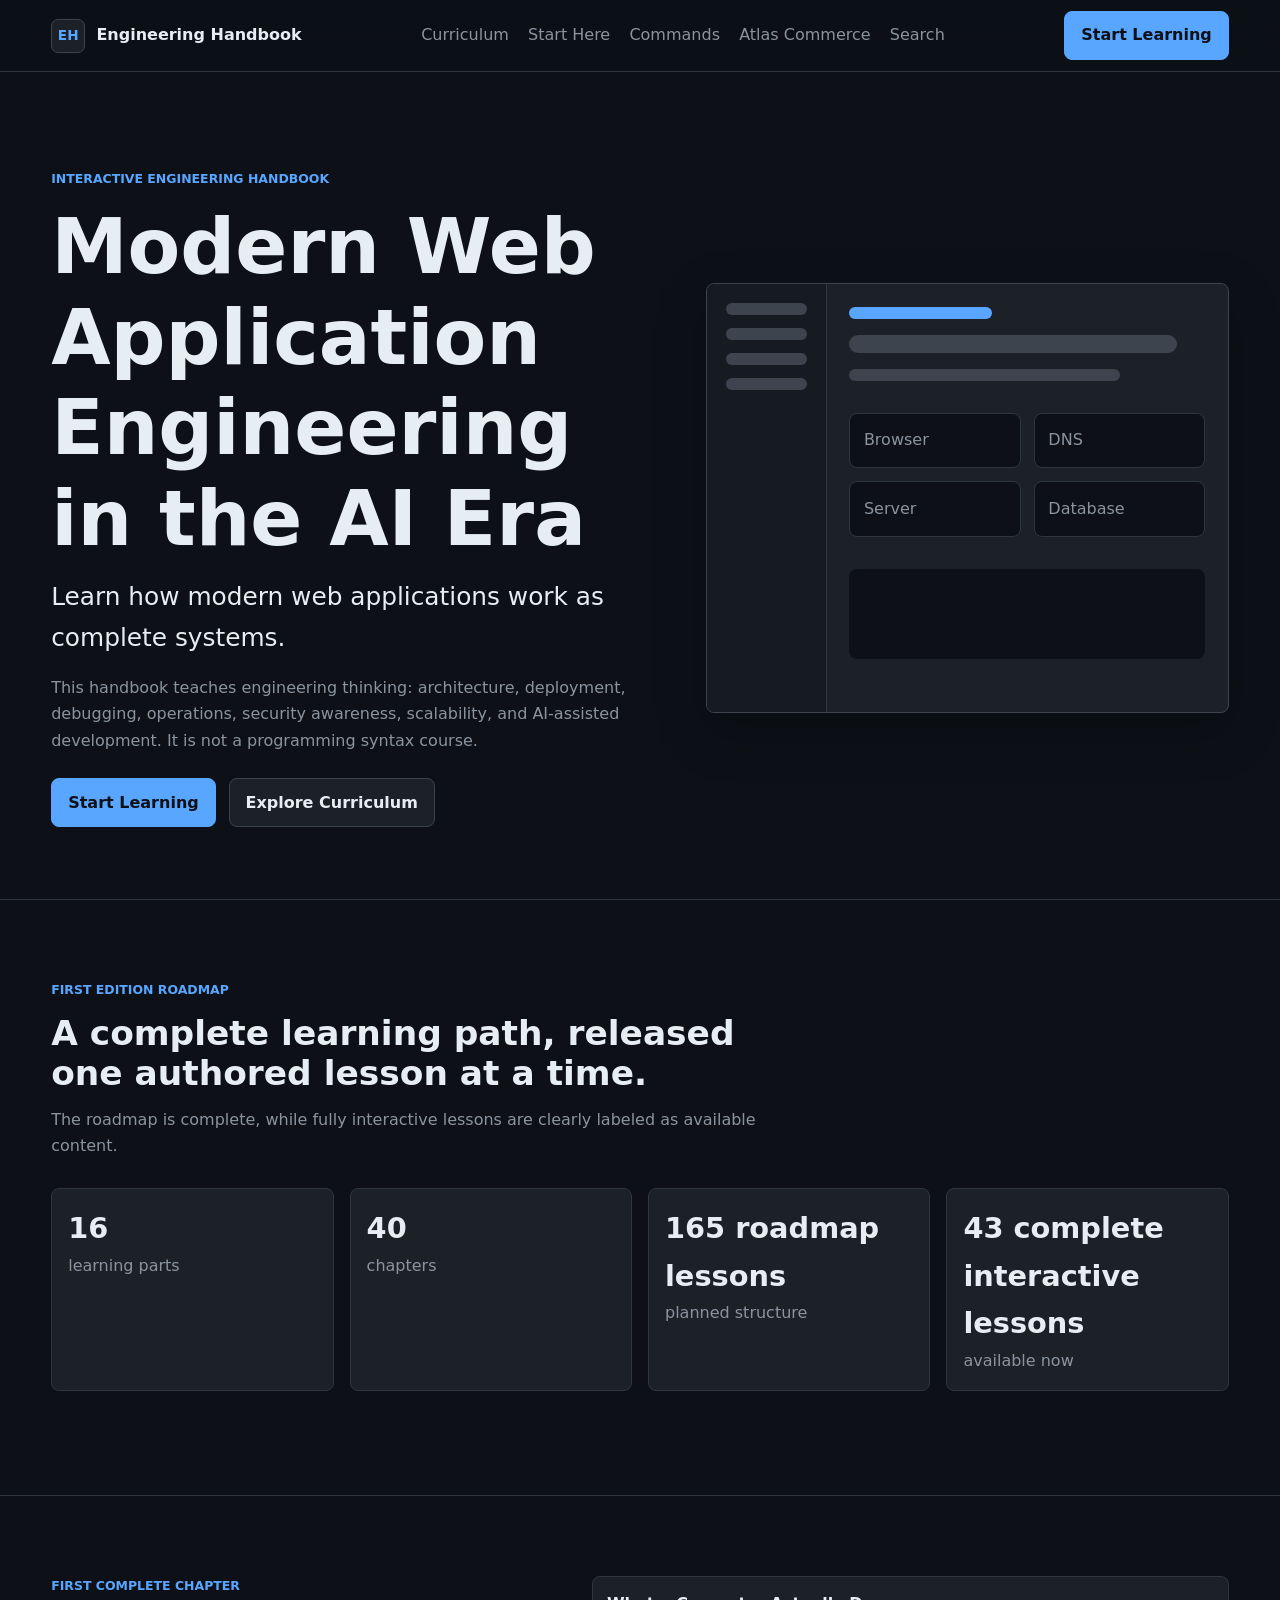
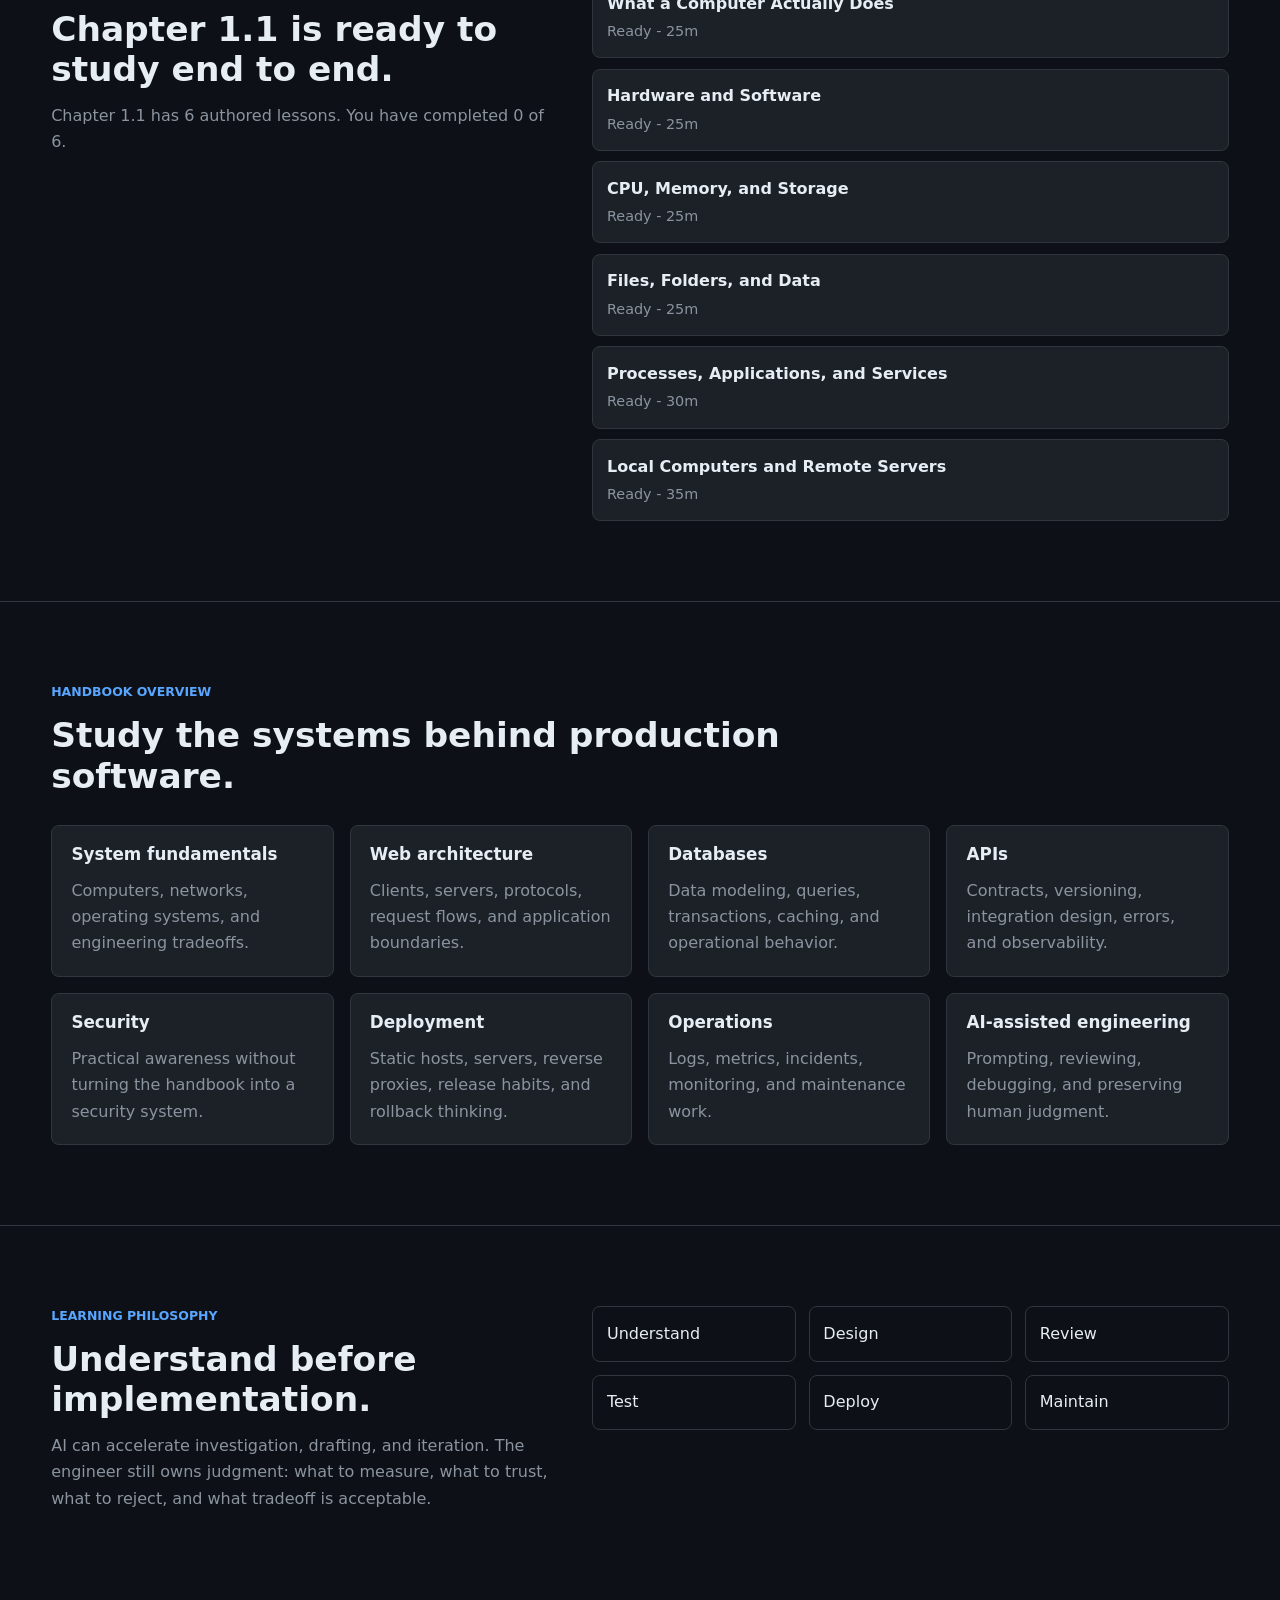
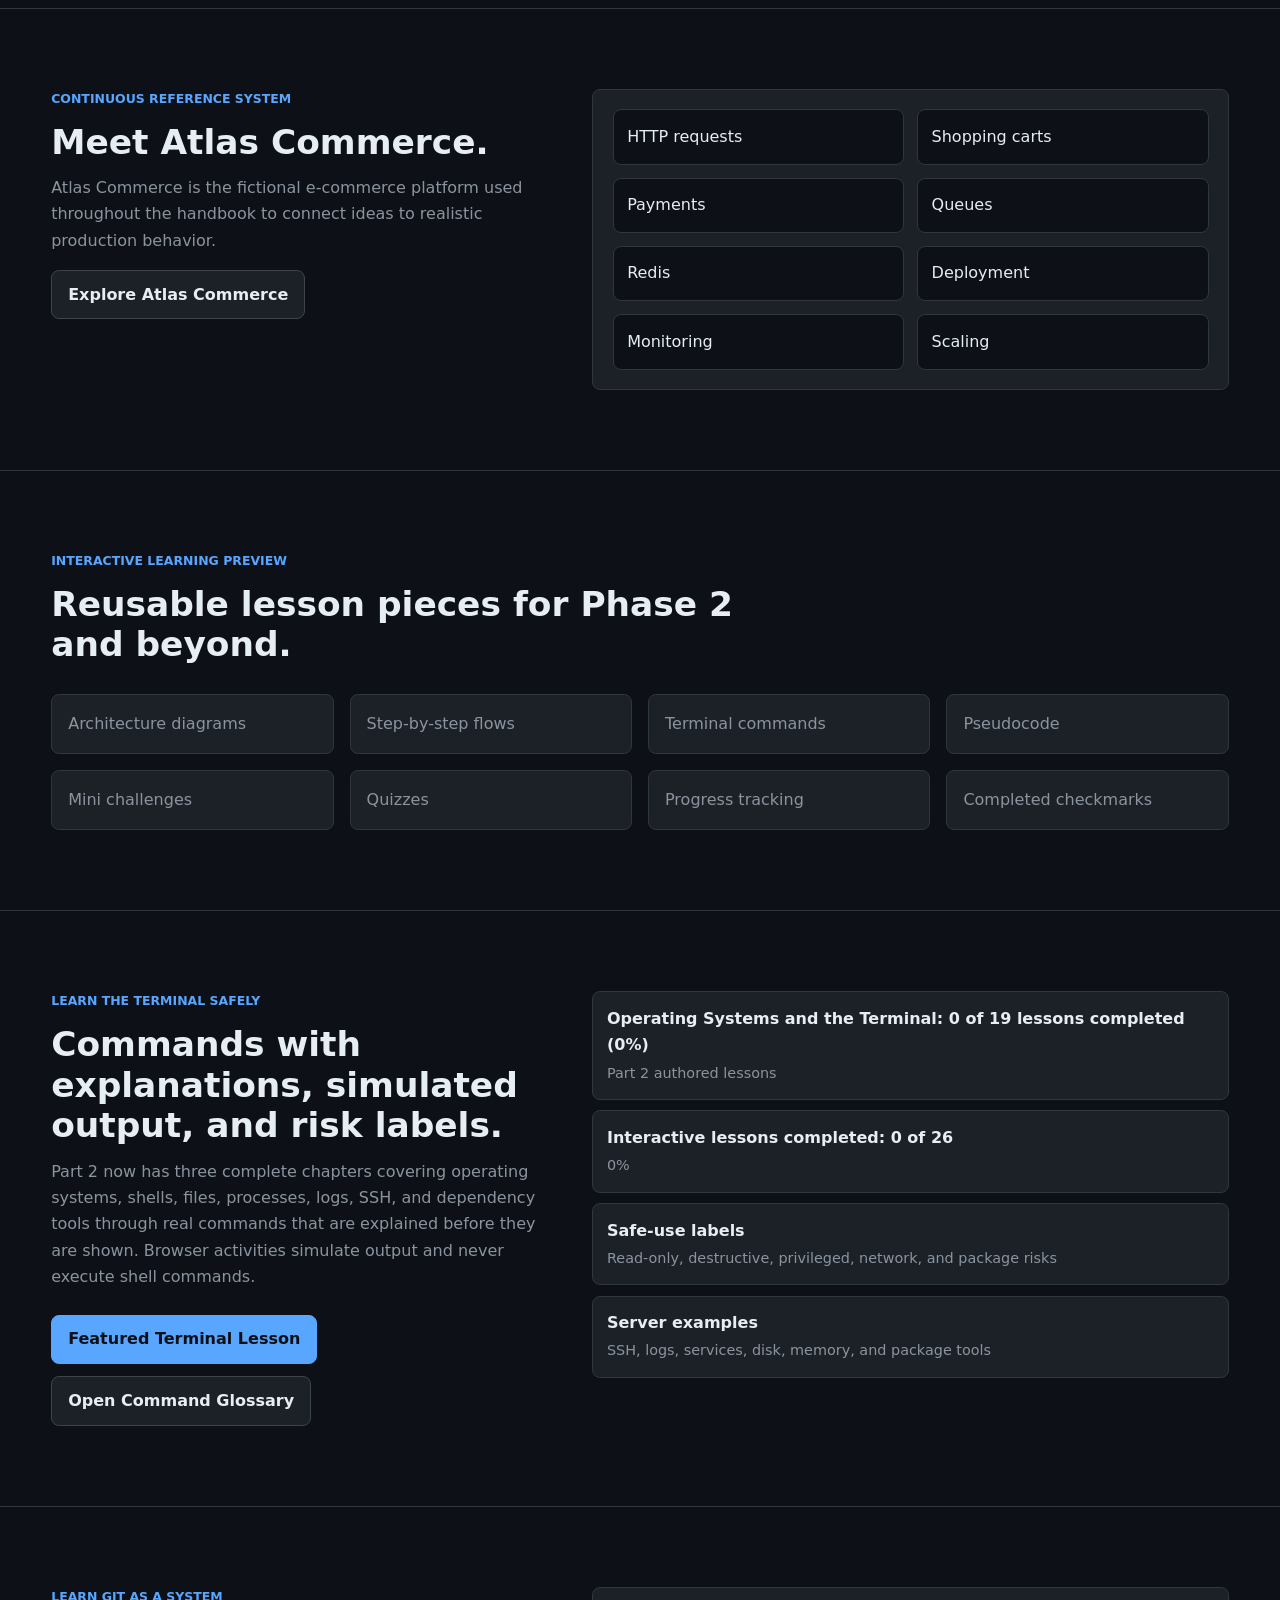
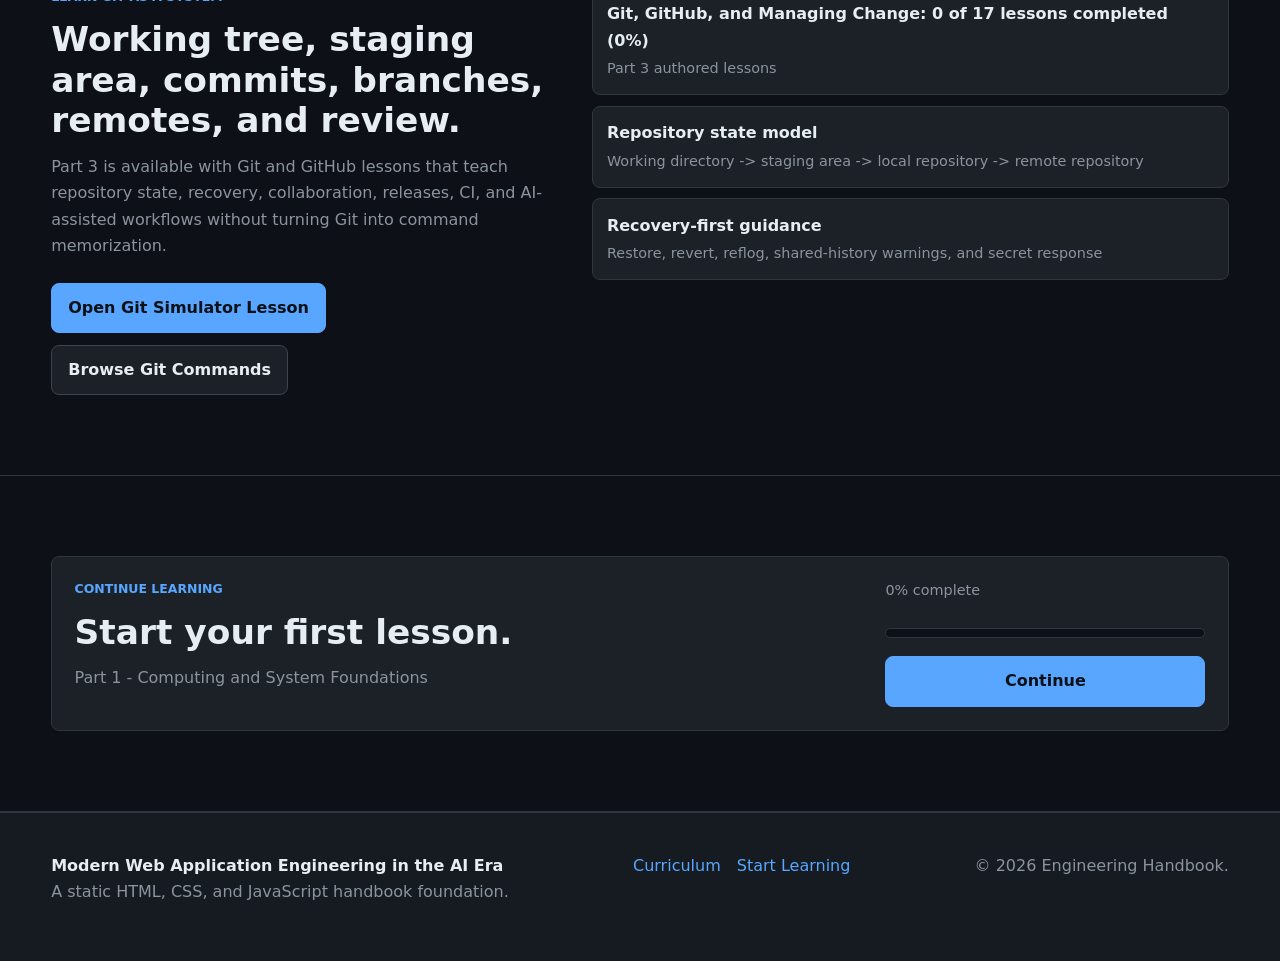
==== commit 6c389fa0: "Point navigation to first lesson" ====
--- a/index.html
+++ b/index.html
@@ -22,12 +22,12 @@
       </a>
       <nav class="header-nav" aria-label="Primary navigation">
         <a href="handbook.html">Curriculum</a>
-        <a href="lesson.html?lesson=how-an-http-request-works">Sample Lesson</a>
+        <a href="lesson.html?lesson=what-a-computer-actually-does">Start Here</a>
         <a href="commands.html">Commands</a>
         <a href="atlas-commerce.html">Atlas Commerce</a>
         <button class="link-button js-search-open" type="button">Search</button>
       </nav>
-      <a class="button button-primary" href="lesson.html?lesson=how-an-http-request-works">Start Learning</a>
+      <a class="button button-primary" href="lesson.html?lesson=what-a-computer-actually-does">Start Learning</a>
     </header>
 
     <main id="main">
@@ -38,7 +38,7 @@
           <p class="lede">Learn how modern web applications work as complete systems.</p>
           <p>This handbook teaches engineering thinking: architecture, deployment, debugging, operations, security awareness, scalability, and AI-assisted development. It is not a programming syntax course.</p>
           <div class="hero-actions">
-            <a class="button button-primary" href="lesson.html?lesson=how-an-http-request-works">Start Learning</a>
+            <a class="button button-primary" href="lesson.html?lesson=what-a-computer-actually-does">Start Learning</a>
             <a class="button button-secondary" href="handbook.html">Explore Curriculum</a>
           </div>
         </div>
@@ -221,7 +221,7 @@
       </div>
       <nav aria-label="Footer navigation">
         <a href="handbook.html">Curriculum</a>
-        <a href="lesson.html?lesson=how-an-http-request-works">Start Learning</a>
+        <a href="lesson.html?lesson=what-a-computer-actually-does">Start Learning</a>
       </nav>
       <p>&copy; 2026 Engineering Handbook.</p>
     </footer>
